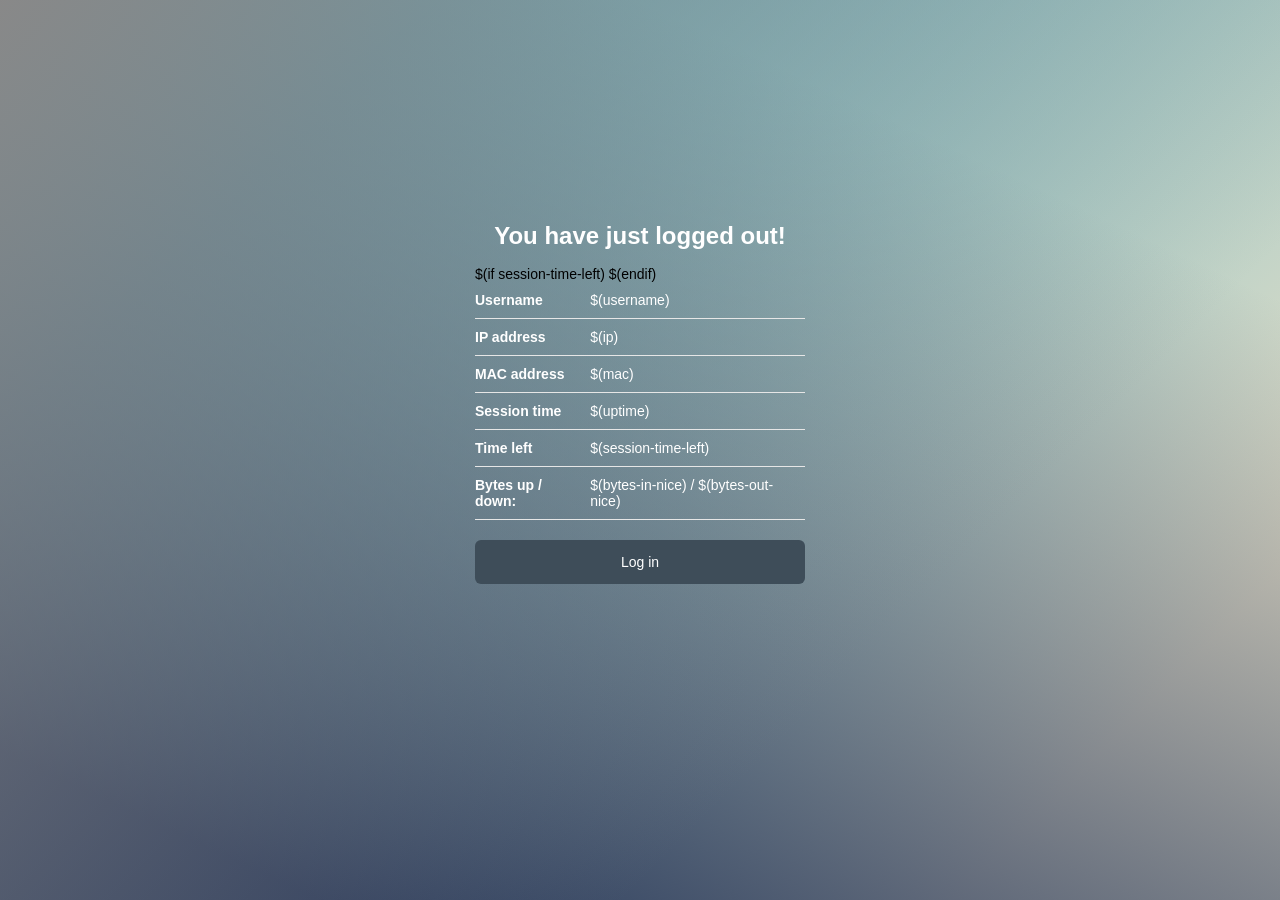
==== hotspot/logout.html @ bc5c68f4 "Menambah File Hotspot Captive portal" ====
<html>
<head>
<meta charset="utf-8">
<meta name="viewport" content="width=device-width, initial-scale=1.0" />   
<meta http-equiv="pragma" content="no-cache">
<meta http-equiv="expires" content="-1">
<title>Internet hotspot - Log out</title>
<link rel="stylesheet" href="css/style.css">
<script>
    function openLogin() {
	if (window.name != 'hotspot_logout') return true;
	open('$(link-login)', '_blank', '');
	window.close();
	return false;
    }
</script>
</head>

<body>
    <div class="ie-fixMinHeight">
        <div class="main">
            <div class="wrap">
                <h1>You have just logged out!</h1> 
                <table>  
                    <tr><td>Username</td><td>$(username)</td></tr>
                    <tr><td>IP address</td><td>$(ip)</td></tr>
                    <tr><td>MAC address</td><td>$(mac)</td></tr>
                    <tr><td>Session time</td><td>$(uptime)</td></tr>
                    $(if session-time-left)
                    <tr><td>Time left</td><td>$(session-time-left)</td></tr>
                    $(endif)
                    <tr><td>Bytes up / down:</td><td>$(bytes-in-nice) / $(bytes-out-nice)</td></tr>
                </table>


                <form action="$(link-login)" name="login" onSubmit="return openLogin()">
                <input type="submit" value="Log in">
                </form>
            </div>
        </div>
    </div>

</body>
</html>
---- hotspot/css/style.css ----
a,body,div,form,html,img,input,label,p,span{margin:0;padding:0;border:0;font-family:sans-serif,Arial}body,html{min-height:100%;overflow-x:hidden}body{background:#a2a09b;background:-webkit-linear-gradient(315deg,hsla(236.6,0%,53.52%,1) 0,hsla(236.6,0%,53.52%,0) 70%),-webkit-linear-gradient(65deg,hsla(220.75,34.93%,26.52%,1) 10%,hsla(220.75,34.93%,26.52%,0) 80%),-webkit-linear-gradient(135deg,hsla(46.42,36.62%,83.92%,1) 15%,hsla(46.42,36.62%,83.92%,0) 80%),-webkit-linear-gradient(205deg,hsla(191.32,50.68%,56.45%,1) 100%,hsla(191.32,50.68%,56.45%,0) 70%);background:linear-gradient(135deg,hsla(236.6,0%,53.52%,1) 0,hsla(236.6,0%,53.52%,0) 70%),linear-gradient(25deg,hsla(220.75,34.93%,26.52%,1) 10%,hsla(220.75,34.93%,26.52%,0) 80%),linear-gradient(315deg,hsla(46.42,36.62%,83.92%,1) 15%,hsla(46.42,36.62%,83.92%,0) 80%),linear-gradient(245deg,hsla(191.32,50.68%,56.45%,1) 100%,hsla(191.32,50.68%,56.45%,0) 70%)}a{color:#486173}input,label{vertical-align:middle;white-space:normal;background:0 0;line-height:1}label{position:relative;display:block}p::first-letter{text-transform:uppercase}.main{min-height:calc(100vh - 90px);width:100%;display:-webkit-box;display:-ms-flexbox;display:flex;-webkit-box-orient:vertical;-webkit-box-direction:normal;-ms-flex-direction:column;flex-direction:column}.ie-fixMinHeight{display:-webkit-box;display:-ms-flexbox;display:flex}.ico{height:16px;position:absolute;top:0;left:0;margin-top:13px;margin-left:14px}.logo{max-width:200px;display:block;margin:0 auto 30px auto}.logo *{fill:#fff}.lite .logo *{fill:#444}h1{text-align:center;color:#fff;font-size:24px!important}*{-webkit-box-sizing:border-box;box-sizing:border-box;font-size:16px}.wrap{margin:auto;padding:40px;-webkit-transition:width .3s ease-in-out;transition:width .3s ease-in-out}@media only screen and (min-width:1px) and (max-width:575px){.wrap{width:100%}}form{width:100%;margin-bottom:20px}@-webkit-keyframes fadeIn{from{opacity:0}to{opacity:1}}@keyframes fadeIn{from{opacity:0}to{opacity:1}}.fadeIn{-webkit-animation-name:fadeIn;animation-name:fadeIn}.animated{-webkit-animation-duration:1s;animation-duration:1s;-webkit-animation-fill-mode:both;animation-fill-mode:both}.info{color:#fff;text-align:center;margin-bottom:30px}input{outline:0;-webkit-appearance:none;-moz-appearance:none;appearance:none}input:focus{outline:0}input[type=password],input[type=text]{width:100%;border:1px solid background-color: rgba(255,255,255,.8);height:44px;padding:3px 20px 3px 40px;margin-bottom:20px;border-radius:6px;background-color:rgba(255,255,255,.8);-webkit-transition:-webkit-box-shadow .3s ease-in-out;transition:-webkit-box-shadow .3s ease-in-out;transition:box-shadow .3s ease-in-out;transition:box-shadow .3s ease-in-out,-webkit-box-shadow .3s ease-in-out}input[type=password]:focus,input[type=text]:focus{-webkit-box-shadow:0 0 5px 0 rgba(255,255,255,1);box-shadow:0 0 5px 0 rgba(255,255,255,1)}.bt{opacity:.4}input[type=submit]{background:#3e4d59;color:#fff;border:0;cursor:pointer;text-align:center;width:100%;height:44px;border-radius:6px;-webkit-transition:background .3s ease-in-out;transition:background .3s ease-in-out}input[type=submit]:focus,input[type=submit]:hover{background:#33404a}table{border-collapse:collapse;width:100%;margin-bottom:20px}table td{color:#fff;border-bottom:1px solid #e6e6e6;padding:10px 4px 10px 0}table td:first-child{font-weight:700}.lite{background:#fff}.lite input[type=password],.lite input[type=text]{border:1px solid #c3c3c3}.lite .info,.lite h1,.lite table td{color:#444}.lite input[type=password]:focus,.lite input[type=text]:focus{-webkit-box-shadow:0 0 5px 0 rgba(62,77,89,.2);box-shadow:0 0 5px 0 rgba(62,77,89,.2)}.dark{background:#343434}.dark input[type=submit]{background:#dc3a41}.dark input[type=submit]:focus,.dark input[type=submit]:hover{background:#b92f35}.dark input[type=password],.dark input[type=text]{background-color:#fff}.dark a{color:#dc3a41}.dark table td{border-bottom:1px solid #505050}.info.alert{color:#da3d41}@media (min-width:576px){.wrap{width:410px}*{font-size:14px!important}}
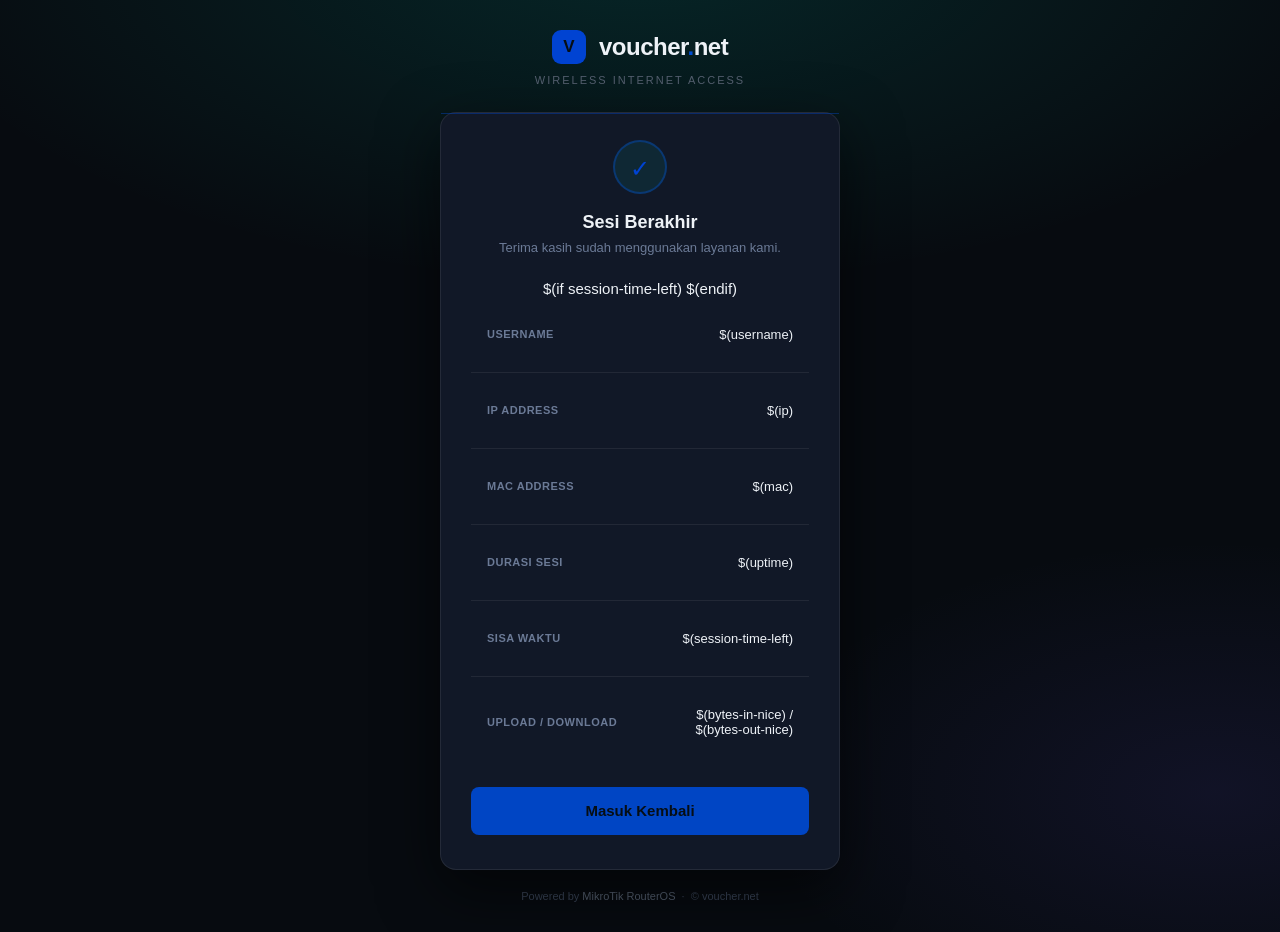
==== commit db37c43c: "Merubah tampilan captive portal" ====
--- a/hotspot/logout.html
+++ b/hotspot/logout.html
@@ -1,44 +1,90 @@
-<html>
+<!DOCTYPE html>
+<html lang="id">
 <head>
-<meta charset="utf-8">
-<meta name="viewport" content="width=device-width, initial-scale=1.0" />   
-<meta http-equiv="pragma" content="no-cache">
-<meta http-equiv="expires" content="-1">
-<title>Internet hotspot - Log out</title>
-<link rel="stylesheet" href="css/style.css">
-<script>
-    function openLogin() {
-	if (window.name != 'hotspot_logout') return true;
-	open('$(link-login)', '_blank', '');
-	window.close();
-	return false;
+  <meta charset="utf-8">
+  <meta name="viewport" content="width=device-width, initial-scale=1.0" />
+  <meta http-equiv="pragma" content="no-cache">
+  <meta http-equiv="expires" content="-1">
+  <title>voucher.net — Logout</title>
+  <style>
+    *{margin:0;padding:0;border:0;box-sizing:border-box}
+    html,body{min-height:100%;font-family:-apple-system,BlinkMacSystemFont,'Segoe UI',Roboto,Arial,sans-serif;font-size:15px;background:#070b10;color:#eef2f7;overflow-x:hidden}
+    body{background-image:radial-gradient(ellipse 90% 55% at 50% -5%,rgba(0,200,180,.14) 0%,transparent 65%),radial-gradient(ellipse 60% 45% at 95% 85%,rgba(100,80,220,.11) 0%,transparent 60%)}
+    table.center-wrap{width:100%;min-height:100vh;border-collapse:collapse}
+    table.center-wrap td{vertical-align:middle;padding:30px 16px}
+    .wrap{width:100%;max-width:400px;margin:0 auto}
+    .brand{text-align:center;margin-bottom:26px}
+    .brand-row{display:inline-block;vertical-align:middle;margin-bottom:8px}
+    .brand-icon{display:inline-block;vertical-align:middle;width:34px;height:34px;background:#0043d2;border-radius:9px;color:#060e14;font-size:17px;font-weight:800;line-height:34px;text-align:center;margin-right:9px}
+    .brand-name{display:inline-block;vertical-align:middle;font-size:24px;font-weight:800;color:#eef2f7;letter-spacing:-0.5px}
+    .brand-name span{color:#004dd2}
+    .brand-tag{display:block;font-size:11px;color:#556070;letter-spacing:2px;text-transform:uppercase;margin-top:2px}
+    .card{background:#111827;border:1px solid rgba(255,255,255,.08);border-radius:16px;padding:34px 30px;position:relative;text-align:center;-webkit-box-shadow:0 20px 60px rgba(0,0,0,.6);box-shadow:0 20px 60px rgba(0,0,0,.6)}
+    .card-top-line{height:1px;background:#004ad2;opacity:.4;margin:-34px -30px 26px;position:relative}
+    .check-icon{width:54px;height:54px;border-radius:50%;border:2px solid rgba(0, 81, 210, 0.4);background:rgba(0,210,190,.09);line-height:54px;font-size:24px;margin:0 auto 18px;color:#0043d2;display:block}
+    .page-title{font-size:18px;font-weight:700;color:#eef2f7;margin-bottom:5px}
+    .page-sub{font-size:13px;color:#6b7a96;margin-bottom:22px;line-height:1.5}
+    .stat-tbl{width:100%;border-collapse:collapse;margin-bottom:20px;text-align:left}
+    .stat-tbl tr{border-bottom:1px solid rgba(255,255,255,.07)}
+    .stat-tbl tr:last-child{border-bottom:none}
+    .stat-tbl td{padding:11px 0;font-size:13px;vertical-align:middle}
+    .stat-tbl td:first-child{color:#6b7a96;font-size:11px;text-transform:uppercase;letter-spacing:.5px;font-weight:600;width:48%}
+    .stat-tbl td:last-child{color:#eef2f7;font-weight:500;text-align:right}
+    input[type=submit]{display:block;width:100%;height:48px;background:#0045c4;color:#060e14;font-family:inherit;font-size:15px;font-weight:700;border:none;border-radius:8px;cursor:pointer;-webkit-appearance:none;appearance:none;-webkit-transition:opacity .2s;transition:opacity .2s}
+    input[type=submit]:hover{opacity:.88}
+    .footer{text-align:center;margin-top:20px;font-size:11px;color:#3a4558}
+    .footer a{color:#556070;text-decoration:none}
+    @media(max-width:480px){.card{padding:26px 20px;border-radius:12px}}
+  </style>
+  <script>
+    function openLogin(){
+      if(window.name!='hotspot_logout')return true;
+      open('$(link-login)','_blank','');
+      window.close();
+      return false;
     }
-</script>
+  </script>
 </head>
+<body>
 
-<body>
-    <div class="ie-fixMinHeight">
-        <div class="main">
-            <div class="wrap">
-                <h1>You have just logged out!</h1> 
-                <table>  
-                    <tr><td>Username</td><td>$(username)</td></tr>
-                    <tr><td>IP address</td><td>$(ip)</td></tr>
-                    <tr><td>MAC address</td><td>$(mac)</td></tr>
-                    <tr><td>Session time</td><td>$(uptime)</td></tr>
-                    $(if session-time-left)
-                    <tr><td>Time left</td><td>$(session-time-left)</td></tr>
-                    $(endif)
-                    <tr><td>Bytes up / down:</td><td>$(bytes-in-nice) / $(bytes-out-nice)</td></tr>
-                </table>
+  <table class="center-wrap"><tr><td>
+  <div class="wrap">
 
+    <div class="brand">
+      <div class="brand-row">
+        <div class="brand-icon">V</div>
+        <div class="brand-name">voucher<span>.</span>net</div>
+      </div>
+      <span class="brand-tag">Wireless Internet Access</span>
+    </div>
 
-                <form action="$(link-login)" name="login" onSubmit="return openLogin()">
-                <input type="submit" value="Log in">
-                </form>
-            </div>
-        </div>
+    <div class="card">
+      <div class="card-top-line"></div>
+
+      <div class="check-icon">&#10003;</div>
+      <div class="page-title">Sesi Berakhir</div>
+      <p class="page-sub">Terima kasih sudah menggunakan layanan kami.</p>
+
+      <table class="stat-tbl">
+        <tr><td>Username</td><td>$(username)</td></tr>
+        <tr><td>IP Address</td><td>$(ip)</td></tr>
+        <tr><td>MAC Address</td><td>$(mac)</td></tr>
+        <tr><td>Durasi Sesi</td><td>$(uptime)</td></tr>
+        $(if session-time-left)
+        <tr><td>Sisa Waktu</td><td>$(session-time-left)</td></tr>
+        $(endif)
+        <tr><td>Upload / Download</td><td>$(bytes-in-nice) / $(bytes-out-nice)</td></tr>
+      </table>
+
+      <form action="$(link-login)" name="login" onSubmit="return openLogin()">
+        <input type="submit" value="Masuk Kembali" />
+      </form>
     </div>
+
+    <p class="footer">Powered by <a href="#">MikroTik RouterOS</a> &nbsp;&middot;&nbsp; &copy; voucher.net</p>
+
+  </div>
+  </td></tr></table>
 
 </body>
 </html>
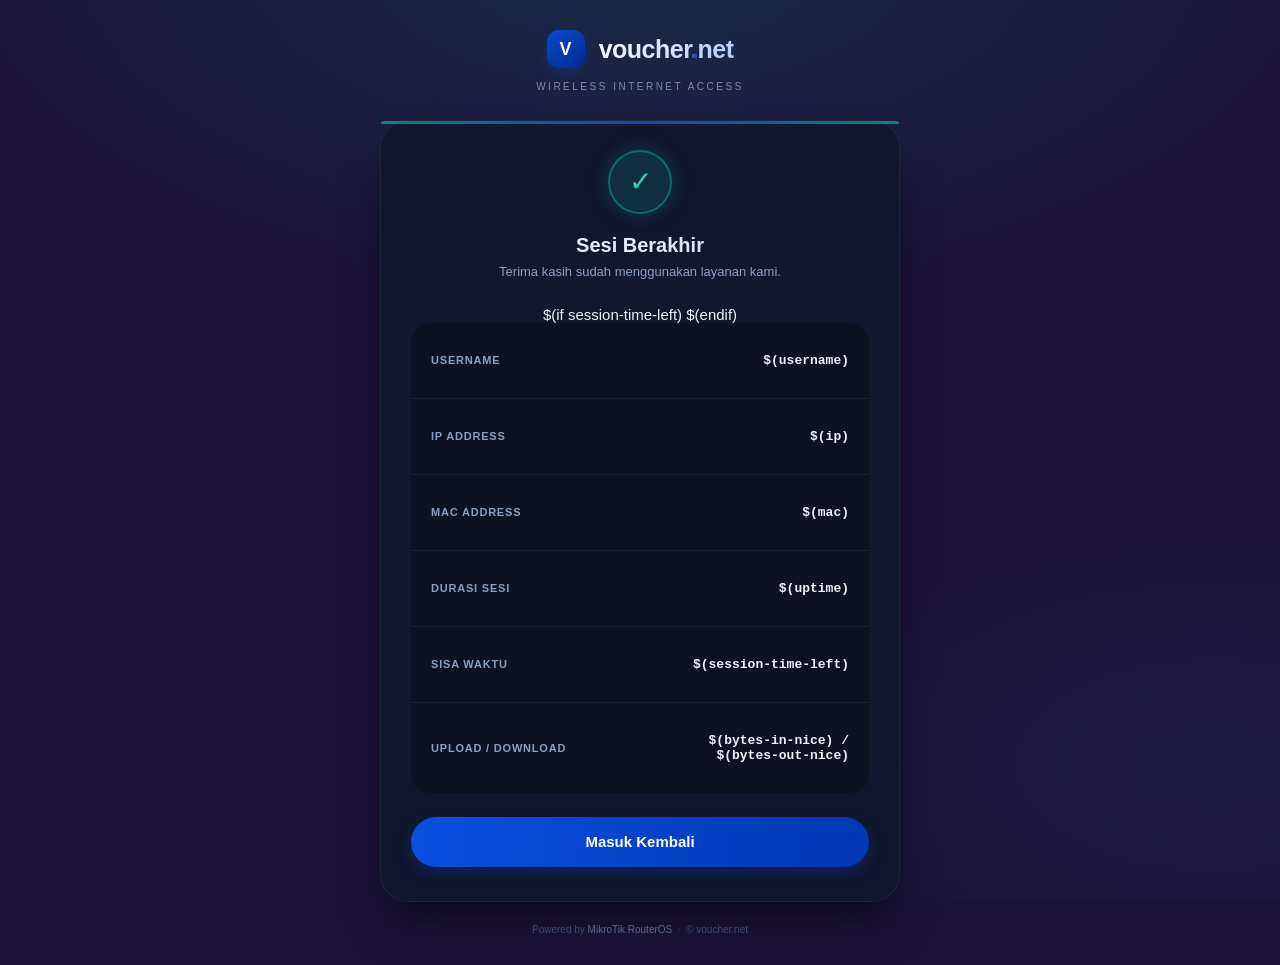
==== commit 0423817a: "Update style captive portal" ====
--- a/hotspot/logout.html
+++ b/hotspot/logout.html
@@ -8,33 +8,36 @@
   <title>voucher.net — Logout</title>
   <style>
     *{margin:0;padding:0;border:0;box-sizing:border-box}
-    html,body{min-height:100%;font-family:-apple-system,BlinkMacSystemFont,'Segoe UI',Roboto,Arial,sans-serif;font-size:15px;background:#070b10;color:#eef2f7;overflow-x:hidden}
-    body{background-image:radial-gradient(ellipse 90% 55% at 50% -5%,rgba(0,200,180,.14) 0%,transparent 65%),radial-gradient(ellipse 60% 45% at 95% 85%,rgba(100,80,220,.11) 0%,transparent 60%)}
+    html,body{min-height:100%;font-family:-apple-system,BlinkMacSystemFont,'Inter','Segoe UI',Roboto,Arial,sans-serif;font-size:15px;background:#1c1438;color:#eef2f7;overflow-x:hidden}
+    body{background-image:radial-gradient(ellipse 80% 55% at 50% -5%,rgba(0,210,190,0.12) 0%,transparent 70%),radial-gradient(ellipse 60% 45% at 95% 85%,rgba(60,100,240,0.08) 0%,transparent 60%);background-attachment:fixed}
     table.center-wrap{width:100%;min-height:100vh;border-collapse:collapse}
-    table.center-wrap td{vertical-align:middle;padding:30px 16px}
-    .wrap{width:100%;max-width:400px;margin:0 auto}
-    .brand{text-align:center;margin-bottom:26px}
+    table.center-wrap td{vertical-align:middle;padding:30px 20px}
+    .wrap{width:100%;max-width:520px;margin:0 auto}
+    .brand{text-align:center;margin-bottom:28px}
     .brand-row{display:inline-block;vertical-align:middle;margin-bottom:8px}
-    .brand-icon{display:inline-block;vertical-align:middle;width:34px;height:34px;background:#0043d2;border-radius:9px;color:#060e14;font-size:17px;font-weight:800;line-height:34px;text-align:center;margin-right:9px}
-    .brand-name{display:inline-block;vertical-align:middle;font-size:24px;font-weight:800;color:#eef2f7;letter-spacing:-0.5px}
-    .brand-name span{color:#004dd2}
-    .brand-tag{display:block;font-size:11px;color:#556070;letter-spacing:2px;text-transform:uppercase;margin-top:2px}
-    .card{background:#111827;border:1px solid rgba(255,255,255,.08);border-radius:16px;padding:34px 30px;position:relative;text-align:center;-webkit-box-shadow:0 20px 60px rgba(0,0,0,.6);box-shadow:0 20px 60px rgba(0,0,0,.6)}
-    .card-top-line{height:1px;background:#004ad2;opacity:.4;margin:-34px -30px 26px;position:relative}
-    .check-icon{width:54px;height:54px;border-radius:50%;border:2px solid rgba(0, 81, 210, 0.4);background:rgba(0,210,190,.09);line-height:54px;font-size:24px;margin:0 auto 18px;color:#0043d2;display:block}
-    .page-title{font-size:18px;font-weight:700;color:#eef2f7;margin-bottom:5px}
-    .page-sub{font-size:13px;color:#6b7a96;margin-bottom:22px;line-height:1.5}
-    .stat-tbl{width:100%;border-collapse:collapse;margin-bottom:20px;text-align:left}
-    .stat-tbl tr{border-bottom:1px solid rgba(255,255,255,.07)}
+    .brand-icon{display:inline-block;vertical-align:middle;width:38px;height:38px;background:linear-gradient(145deg,#0a4ad2,#002a8c);border-radius:12px;color:#fff;font-size:18px;font-weight:800;line-height:38px;text-align:center;margin-right:10px;box-shadow:0 6px 12px rgba(0,67,210,.25)}
+    .brand-name{display:inline-block;vertical-align:middle;font-size:25px;font-weight:800;background:linear-gradient(135deg,#fff,#b0c8ff);background-clip:text;-webkit-background-clip:text;color:transparent;letter-spacing:-.5px}
+    .brand-name span{background:linear-gradient(135deg,#4a7eff,#0037b3);background-clip:text;-webkit-background-clip:text;color:transparent}
+    .brand-tag{display:block;font-size:10px;color:#7c8aa8;letter-spacing:2.5px;text-transform:uppercase;margin-top:5px}
+    .card{background:rgba(17,24,45,.94);backdrop-filter:blur(2px);border:1px solid rgba(255,255,255,.06);border-radius:28px;padding:34px 30px;position:relative;text-align:center;box-shadow:0 25px 45px -12px rgba(0,0,0,.6)}
+    .card-top-line{height:3px;background:linear-gradient(90deg,#00c8b4,#2b5eff,#00c8b4);border-radius:28px 28px 0 0;opacity:.6;margin:-34px -30px 26px;position:relative}
+    .check-icon{width:64px;height:64px;border-radius:50%;border:2px solid rgba(0,200,180,.4);background:rgba(0,210,190,.12);line-height:60px;font-size:28px;margin:0 auto 20px;color:#2dd4bf;display:block;box-shadow:0 0 20px rgba(0,200,180,.2)}
+    .page-title{font-size:20px;font-weight:700;background:linear-gradient(135deg,#fff,#c4d4ff);background-clip:text;-webkit-background-clip:text;color:transparent;margin-bottom:6px}
+    .page-sub{font-size:13px;color:#8e9ec2;margin-bottom:24px;line-height:1.45}
+    .stat-tbl{width:100%;border-collapse:collapse;margin-bottom:24px;text-align:left;background:rgba(0,0,0,.25);border-radius:20px;padding:8px 0}
+    .stat-tbl tr{border-bottom:1px solid rgba(255,255,255,.06)}
     .stat-tbl tr:last-child{border-bottom:none}
-    .stat-tbl td{padding:11px 0;font-size:13px;vertical-align:middle}
-    .stat-tbl td:first-child{color:#6b7a96;font-size:11px;text-transform:uppercase;letter-spacing:.5px;font-weight:600;width:48%}
-    .stat-tbl td:last-child{color:#eef2f7;font-weight:500;text-align:right}
-    input[type=submit]{display:block;width:100%;height:48px;background:#0045c4;color:#060e14;font-family:inherit;font-size:15px;font-weight:700;border:none;border-radius:8px;cursor:pointer;-webkit-appearance:none;appearance:none;-webkit-transition:opacity .2s;transition:opacity .2s}
-    input[type=submit]:hover{opacity:.88}
-    .footer{text-align:center;margin-top:20px;font-size:11px;color:#3a4558}
-    .footer a{color:#556070;text-decoration:none}
-    @media(max-width:480px){.card{padding:26px 20px;border-radius:12px}}
+    .stat-tbl td{padding:12px 16px;font-size:13px;vertical-align:middle}
+    .stat-tbl td:first-child{color:#8e9ec2;font-size:11px;text-transform:uppercase;letter-spacing:.8px;font-weight:600;width:48%}
+    .stat-tbl td:last-child{color:#eef2f7;font-weight:600;text-align:right;font-family:monospace}
+    input[type=submit]{display:block;width:100%;height:50px;background:linear-gradient(95deg,#0c4fe0,#0037b3);color:#fff;font-family:inherit;font-size:15px;font-weight:700;border:none;border-radius:40px;cursor:pointer;transition:all .2s;box-shadow:0 6px 14px rgba(0,67,210,.25)}
+    input[type=submit]:hover{opacity:.92;transform:translateY(-1px);box-shadow:0 10px 20px rgba(0,67,210,.35)}
+    input[type=submit]:active{transform:translateY(1px)}
+    .footer{text-align:center;margin-top:22px;font-size:10px;color:#4a577a}
+    .footer a{color:#6b7c9e;text-decoration:none;transition:color .2s}
+    .footer a:hover{color:#2dd4bf}
+    @media(max-width:560px){table.center-wrap td{padding:20px 16px}.card{padding:26px 22px;border-radius:24px}.card-top-line{margin:-26px -22px 22px}.brand-name{font-size:22px}.brand-icon{width:34px;height:34px;line-height:34px;font-size:16px}.check-icon{width:54px;height:54px;line-height:50px;font-size:24px}.page-title{font-size:18px}.stat-tbl td{padding:10px 12px}input[type=submit]{height:46px}}
+    @media(max-width:400px){.card{padding:22px 18px}.stat-tbl td:first-child{font-size:10px}.stat-tbl td:last-child{font-size:11px}}
   </style>
   <script>
     function openLogin(){
@@ -84,7 +87,8 @@
     <p class="footer">Powered by <a href="#">MikroTik RouterOS</a> &nbsp;&middot;&nbsp; &copy; voucher.net</p>
 
   </div>
-  </td></tr></table>
+  </td></tr>
+</table>
 
 </body>
-</html>
+</html>
